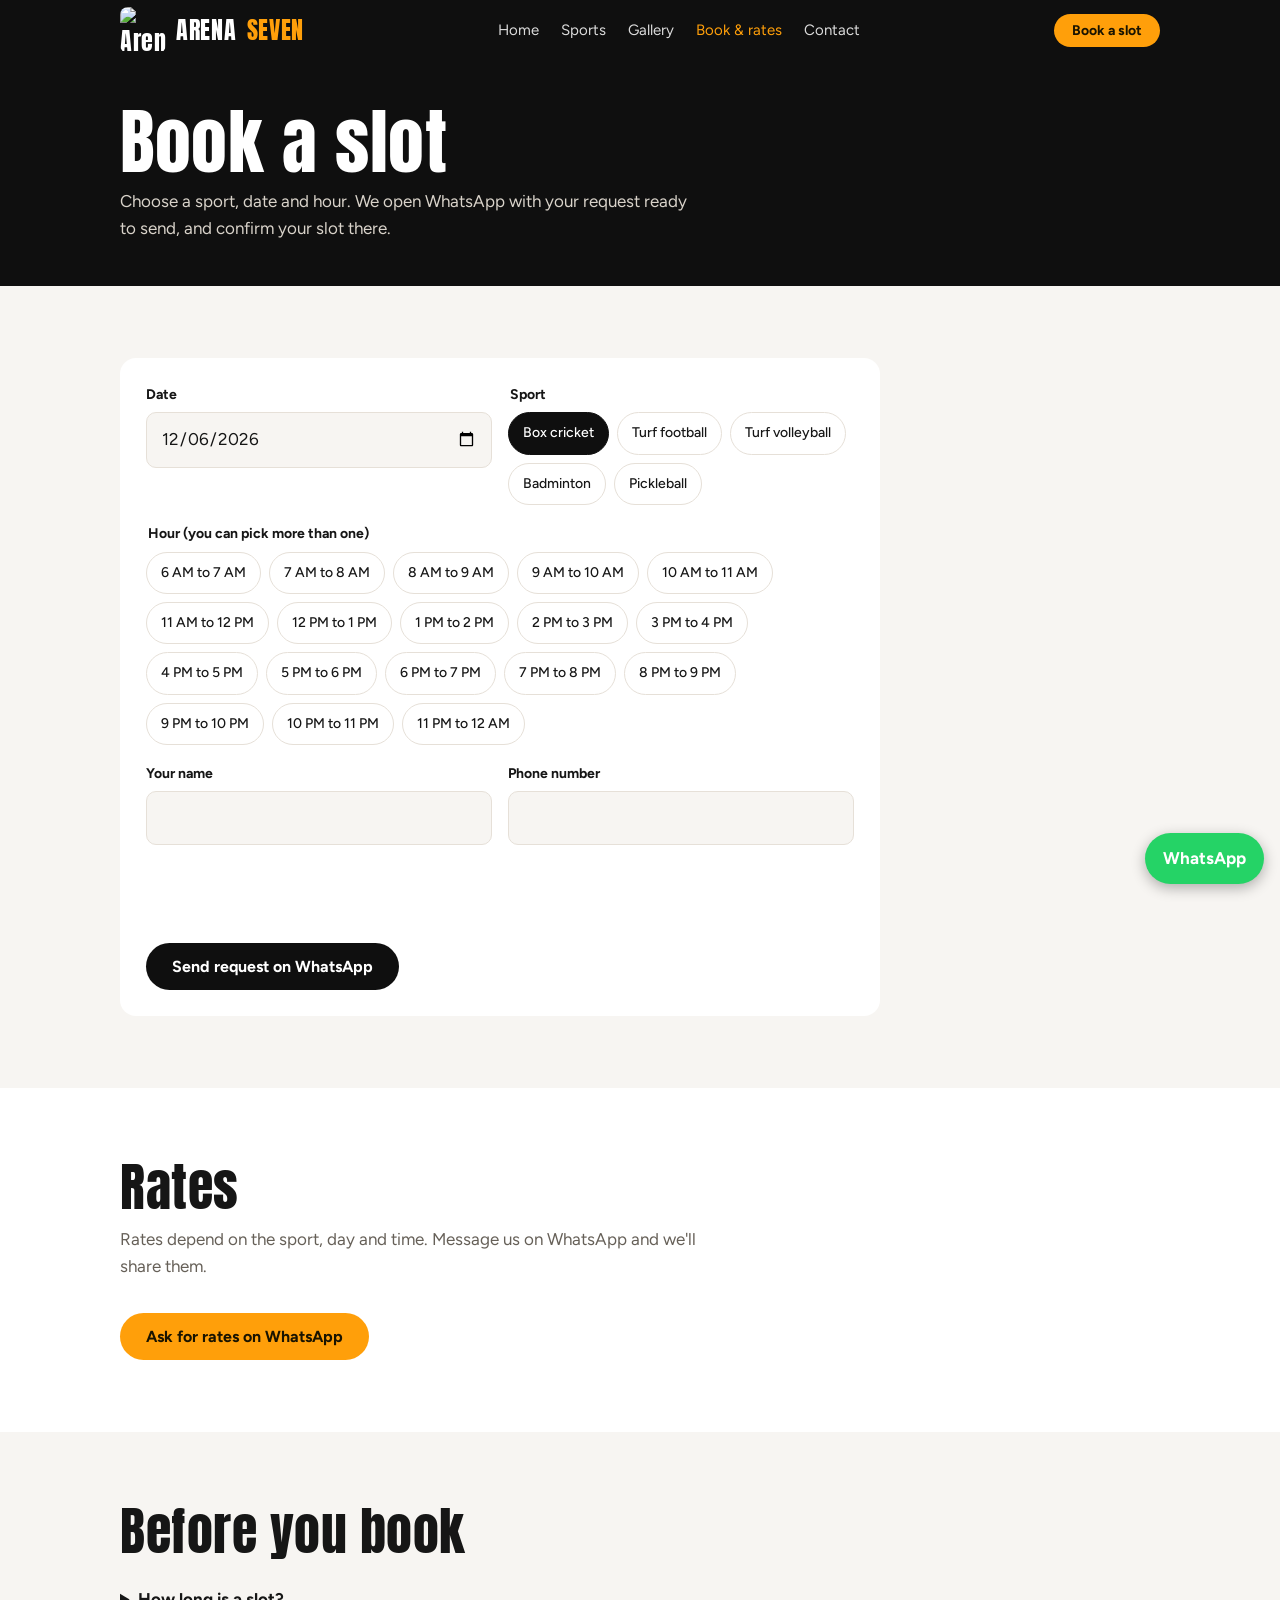
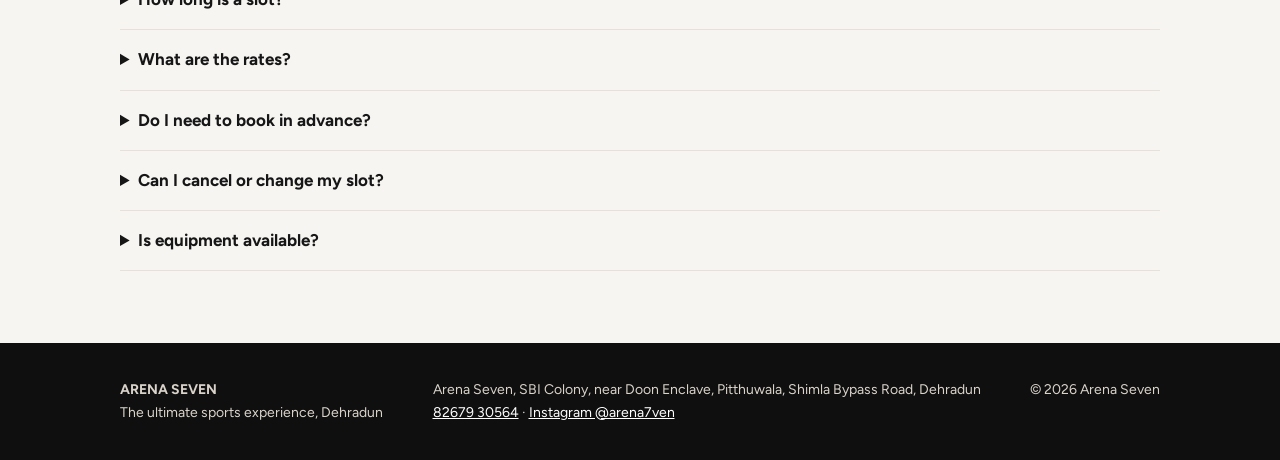
==== book.html @ 24b913d3 "Add files via upload" ====
<!DOCTYPE html>
<html lang="en"><head><meta charset="utf-8">
<meta name="viewport" content="width=device-width, initial-scale=1, viewport-fit=cover">
<title>Book a slot | Arena Seven, Dehradun</title><meta name="description" content="Book box cricket, turf football, volleyball, badminton or pickleball at Arena Seven, Dehradun, via WhatsApp.">
<meta property="og:title" content="Book a slot | Arena Seven, Dehradun"><meta property="og:description" content="Book box cricket, turf football, volleyball, badminton or pickleball at Arena Seven, Dehradun, via WhatsApp."><meta property="og:type" content="website"><meta property="og:locale" content="en_IN">
<meta name="theme-color" content="#0F0F0F"><link rel="icon" href="assets/favicon.png">
<link rel="preconnect" href="https://fonts.googleapis.com"><link rel="preconnect" href="https://fonts.gstatic.com" crossorigin>
<link href="https://fonts.googleapis.com/css2?family=Anton&family=Figtree:wght@400;500;700&display=swap" rel="stylesheet">
<link rel="stylesheet" href="style.css"></head>
<body>
<nav><div class="wrap"><a class="logo" href="index.html"><img src="assets/logo.webp" alt="Arena Seven logo">ARENA <b>SEVEN</b></a>
<ul><li><a href="index.html">Home</a></li><li><a href="sports.html">Sports</a></li><li><a href="gallery.html">Gallery</a></li><li><a href="book.html" class=on>Book & rates</a></li><li><a href="contact.html">Contact</a></li></ul><a class="btn" href="book.html">Book a slot</a></div></nav>
<header class="phead"><div class="wrap"><h1>Book a slot</h1><p>Choose a sport, date and hour. We open WhatsApp with your request ready to send, and confirm your slot there.</p></div></header><section><div class="wrap"><form id="bf" novalidate>
<div class="row"><div><label for="d">Date</label><input type="date" id="d" required></div>
<fieldset><legend>Sport</legend><div class="chips"><input type="radio" name="g" id="g1" value="Box cricket" checked><label for="g1">Box cricket</label><input type="radio" name="g" id="g2" value="Turf football, 5 a side"><label for="g2">Turf football</label><input type="radio" name="g" id="g3" value="Turf volleyball"><label for="g3">Turf volleyball</label><input type="radio" name="g" id="g4" value="Badminton"><label for="g4">Badminton</label><input type="radio" name="g" id="g5" value="Pickleball"><label for="g5">Pickleball</label></div></fieldset></div>
<fieldset><legend>Hour (you can pick more than one)</legend><div class="chips" id="slots"></div></fieldset>
<div class="row"><div><label for="n">Your name</label><input type="text" id="n" autocomplete="name" required></div>
<div><label for="p">Phone number</label><input type="tel" id="p" autocomplete="tel" inputmode="tel" required></div></div>
<div class="sum" id="sum" aria-live="polite"></div><div class="err" id="err" role="alert"></div>
<button class="btn" type="submit" style="background:var(--pitch);color:#fff;justify-self:start">Send request on WhatsApp</button></form></div></section>
<section style="background:var(--card)"><div class="wrap"><h2>Rates</h2><p class="lead">Rates depend on the sport, day and time. Message us on WhatsApp and we'll share them.</p>
<a class="btn" target="_blank" rel="noopener" href="https://wa.me/918267930564?text=Hi%20Arena%20Seven%2C%20could%20you%20share%20your%20rates%3F">Ask for rates on WhatsApp</a></div></section>
<section><div class="wrap"><h2>Before you book</h2><details><summary>How long is a slot?</summary><p>One hour. Book back-to-back hours for longer games.</p></details><details><summary>What are the rates?</summary><p>Rates depend on the sport and time. Message us on WhatsApp and we'll share them.</p></details><details><summary>Do I need to book in advance?</summary><p>Yes, evenings and weekends fill up first. Send your request a day ahead when you can.</p></details><details><summary>Can I cancel or change my slot?</summary><p>Message us on WhatsApp as early as possible and we'll help you reschedule.</p></details><details><summary>Is equipment available?</summary><p>Ask us when booking about balls, bats, rackets and other gear.</p></details></div></section>
<footer><div class="wrap"><div><strong>ARENA SEVEN</strong><br>The ultimate sports experience, Dehradun</div>
<div>Arena Seven, SBI Colony, near Doon Enclave, Pitthuwala, Shimla Bypass Road, Dehradun<br><a href="tel:+918267930564">82679 30564</a> &middot; <a href="https://www.instagram.com/arena7ven" target="_blank" rel="noopener">Instagram @arena7ven</a></div>
<div>&copy; <span id="yr"></span> Arena Seven</div></div></footer>
<a class="wa" target="_blank" rel="noopener" href="https://wa.me/918267930564?text=Hi%20Arena%20Seven%2C%20I%27d%20like%20to%20know%20about%20booking%20a%20slot.">WhatsApp</a>
<script src="script.js"></script></body></html>
---- style.css ----
:root{--pitch:#0F0F0F;--pitch2:#1E1E1E;--chalk:#F7F5F2;--line:#E6E0D8;--flood:#FF9F0A;--ink:#161616;--mute:#666058;
--bg:var(--chalk);--card:#fff;--fg:var(--ink);
box-sizing:border-box;padding-top:env(safe-area-inset-top,0px);padding-bottom:env(safe-area-inset-bottom,0px)}
@media(prefers-color-scheme:dark){:root:not([data-theme="light"]){--bg:#0C0C0C;--card:#161616;--fg:#F1EDE6;--line:#2A2A2A;--mute:#A39C90}}
:root[data-theme="dark"]{--bg:#0C0C0C;--card:#161616;--fg:#F1EDE6;--line:#2A2A2A;--mute:#A39C90}
html{scroll-behavior:smooth;scroll-padding-top:70px}
*{box-sizing:border-box}
body{margin:0;background:var(--bg);color:var(--fg);font:400 17px/1.6 Figtree,system-ui,sans-serif}
h1,h2,h3{font-family:Anton,Impact,sans-serif;font-weight:400;letter-spacing:.01em;line-height:1.05;margin:0}
a{color:inherit}
.wrap{max-width:1080px;margin:0 auto;padding:0 20px}
section{padding:72px 0}
h2{font-size:clamp(34px,6vw,52px);margin-bottom:12px}
.lead{color:var(--mute);max-width:56ch;margin:0 0 32px}
:focus-visible{outline:3px solid var(--flood);outline-offset:2px}
.btn{display:inline-block;background:var(--flood);color:#1a1400;font-weight:700;padding:14px 26px;border-radius:999px;border:0;text-decoration:none;font:700 16px Figtree,sans-serif;cursor:pointer}
.btn.ghost{background:transparent;color:#fff;border:2px solid rgba(255,255,255,.5)}
nav{position:sticky;top:0;z-index:9;background:var(--pitch);color:#fff}
nav .wrap{display:flex;align-items:center;justify-content:space-between;height:60px}
.logo{display:flex;align-items:center;gap:10px;font:400 24px Anton,sans-serif;text-decoration:none;letter-spacing:.03em}
.logo img{height:46px;width:46px;object-fit:cover;border-radius:8px}
.logo b{color:var(--flood);font-weight:400}
nav ul{display:flex;gap:22px;list-style:none;margin:0;padding:0;font-size:15px}
nav ul a{text-decoration:none;opacity:.85}
nav .btn{padding:8px 18px;font-size:14px}
@media(max-width:720px){nav .wrap{flex-wrap:wrap;height:auto;padding-top:8px;padding-bottom:8px;gap:6px}nav ul{order:3;width:100%;overflow-x:auto;gap:18px;padding-bottom:4px}}
.hero{background:var(--pitch);color:#fff;position:relative;overflow:hidden;padding:64px 0 80px}
.hero video{position:absolute;inset:0;width:100%;height:100%;object-fit:cover;opacity:.35}
.heroLogo{position:absolute;right:max(20px,calc(50% - 520px));top:50%;transform:translateY(-50%);width:min(400px,44vw);border-radius:24px}@media(max-width:720px){.heroLogo{opacity:.2;width:80vw;right:-10vw}}
.hero .wrap{position:relative}
.hero h1{font-size:clamp(56px,13vw,132px);text-transform:uppercase}
.hero h1 span{color:var(--flood)}
.hero p{max-width:44ch;font-size:19px;opacity:.9;margin:18px 0 28px}
.hero .cta{display:flex;gap:12px;flex-wrap:wrap}
.facts{display:flex;gap:28px;flex-wrap:wrap;margin-top:40px;font-size:15px;opacity:.85}
.facts div{border-left:3px solid var(--flood);padding-left:12px}
.grid{display:grid;gap:18px;grid-template-columns:repeat(auto-fit,minmax(250px,1fr))}
.card{background:var(--card);border:1px solid var(--line);border-radius:14px;padding:24px}
.card h3{font-size:26px;margin-bottom:8px}
.card p{margin:0;color:var(--mute)}
.card.big{background:var(--pitch);color:#fff;border:0}.card.big p{color:#d9d3ca}
.price{font:400 44px Anton,sans-serif;color:var(--flood)}
.price small{font:400 14px Figtree;color:#d9d3ca}
.gal{display:grid;gap:12px;grid-template-columns:repeat(auto-fit,minmax(220px,1fr))}
.tile{aspect-ratio:4/3;border-radius:12px;overflow:hidden;background:repeating-linear-gradient(90deg,var(--pitch) 0 44px,var(--pitch2) 44px 88px);display:grid;place-items:center;color:#d9d3ca;font-size:14px;text-align:center}
.tile img,.tile video{width:100%;height:100%;object-fit:cover}
.book{background:var(--pitch);color:#fff}
.book .lead{color:#d9d3ca}
form{display:grid;gap:18px;background:var(--card);color:var(--fg);padding:26px;border-radius:16px;max-width:760px}
label,legend{font-weight:700;font-size:14px;display:block;margin-bottom:6px}
fieldset{border:0;padding:0;margin:0}
input[type=date],input[type=text],input[type=tel]{width:100%;padding:12px 14px;border:1px solid var(--line);border-radius:10px;font:inherit;background:var(--bg);color:var(--fg)}
.row{display:grid;gap:16px;grid-template-columns:repeat(auto-fit,minmax(200px,1fr))}
.chips{display:flex;flex-wrap:wrap;gap:8px}
.chips input{position:absolute;opacity:0}
.chips label{margin:0;padding:9px 14px;border:1px solid var(--line);border-radius:999px;cursor:pointer;font-weight:500;font-size:14px}
.chips input:checked+label{background:var(--pitch);color:#fff;border-color:var(--pitch)}
.chips input:focus-visible+label{outline:3px solid var(--flood)}
.chips input:disabled+label{opacity:.35;text-decoration:line-through;cursor:not-allowed}
.sum{font-weight:700;min-height:1.6em}
.err{color:#b3261e;font-size:14px;min-height:1.2em}
details{border-bottom:1px solid var(--line);padding:16px 0}
summary{cursor:pointer;font-weight:700}
details p{margin:10px 0 0;color:var(--mute)}
.map{border:0;width:100%;height:320px;border-radius:14px;background:var(--line)}
footer{background:var(--pitch);color:#d9d3ca;padding:36px 0;font-size:14px}
footer .wrap{display:flex;justify-content:space-between;gap:16px;flex-wrap:wrap}
.wa{position:fixed;right:16px;bottom:calc(16px + env(safe-area-inset-bottom,0px));background:#25D366;color:#fff;font-weight:700;padding:12px 18px;border-radius:999px;text-decoration:none;box-shadow:0 4px 14px rgba(0,0,0,.3);z-index:9}
@media(prefers-reduced-motion:reduce){html{scroll-behavior:auto}}
.phead{background:var(--pitch);color:#fff;padding:44px 0}.phead h1{font-size:clamp(40px,8vw,72px)}.phead p{color:#d9d3ca;max-width:52ch;margin:8px 0 0}
nav ul a.on{color:var(--flood);opacity:1}footer a{color:#fff}.acts{display:flex;gap:12px;flex-wrap:wrap}
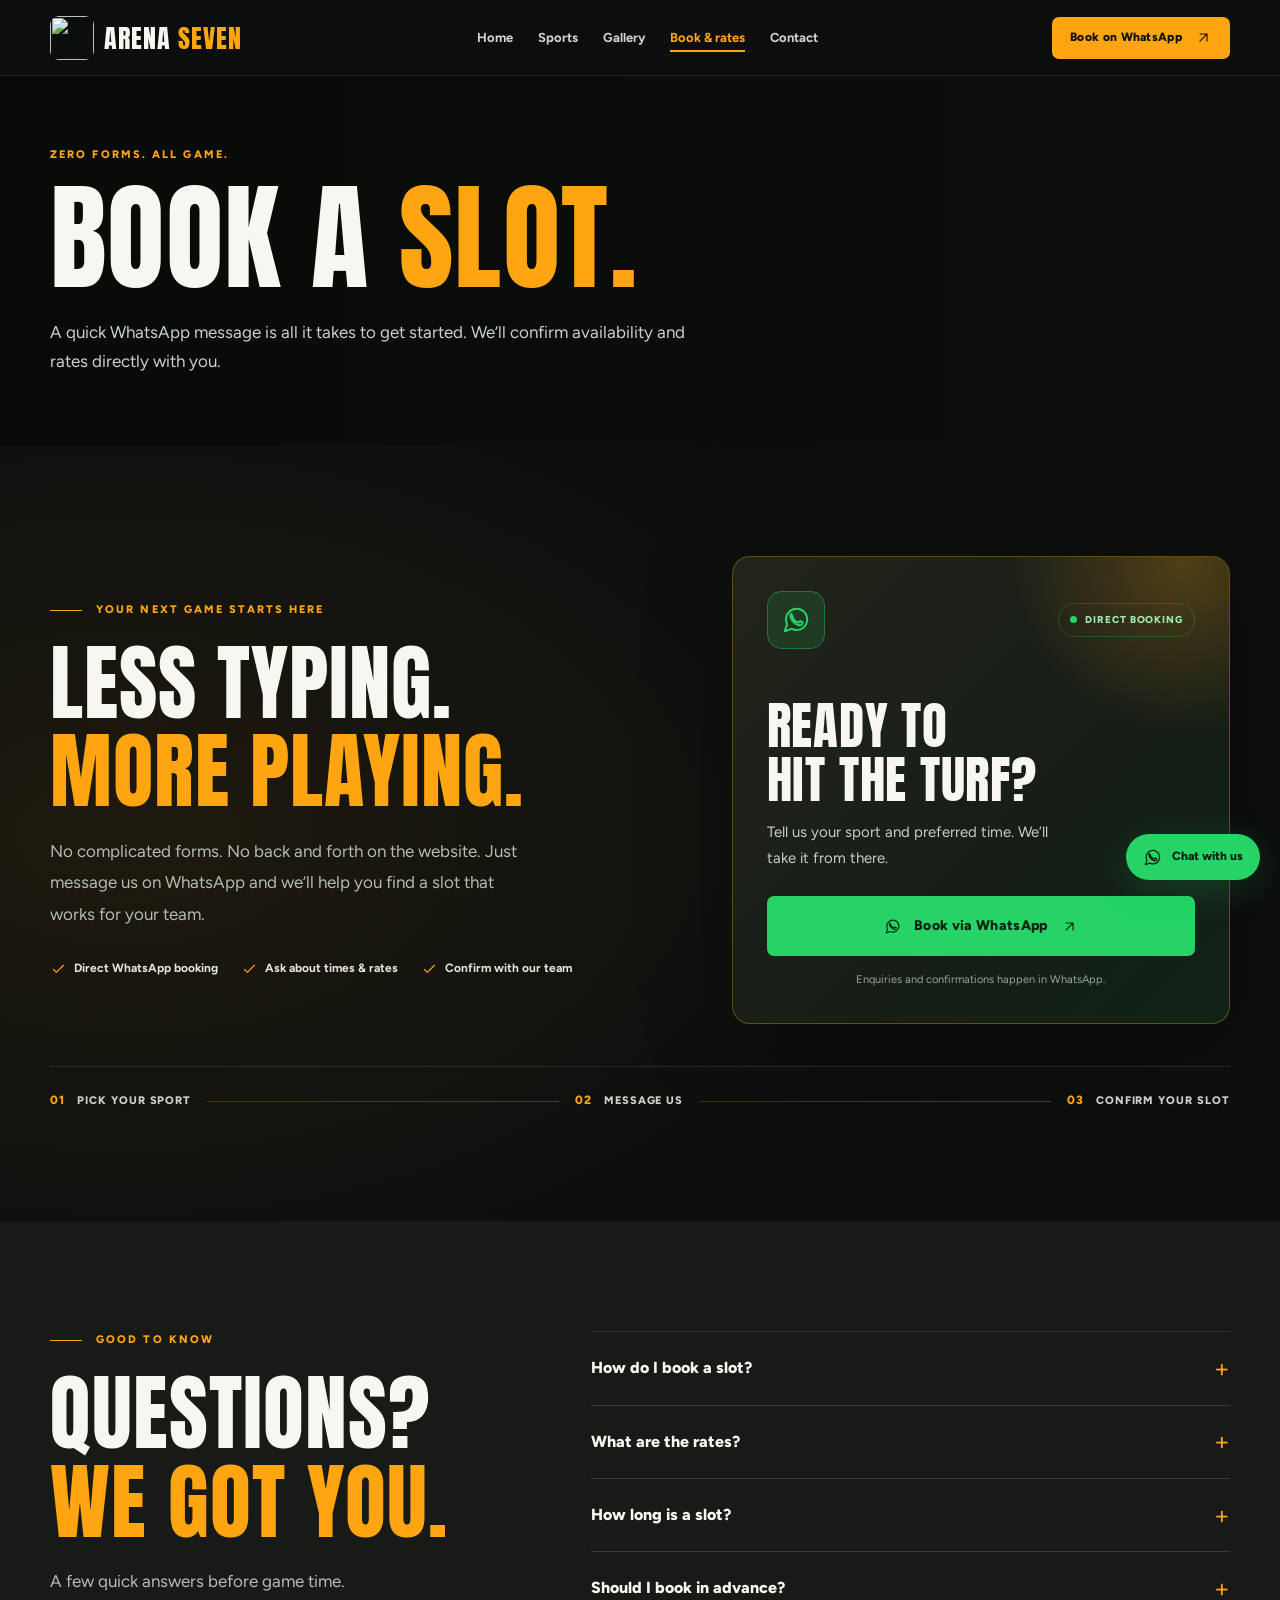
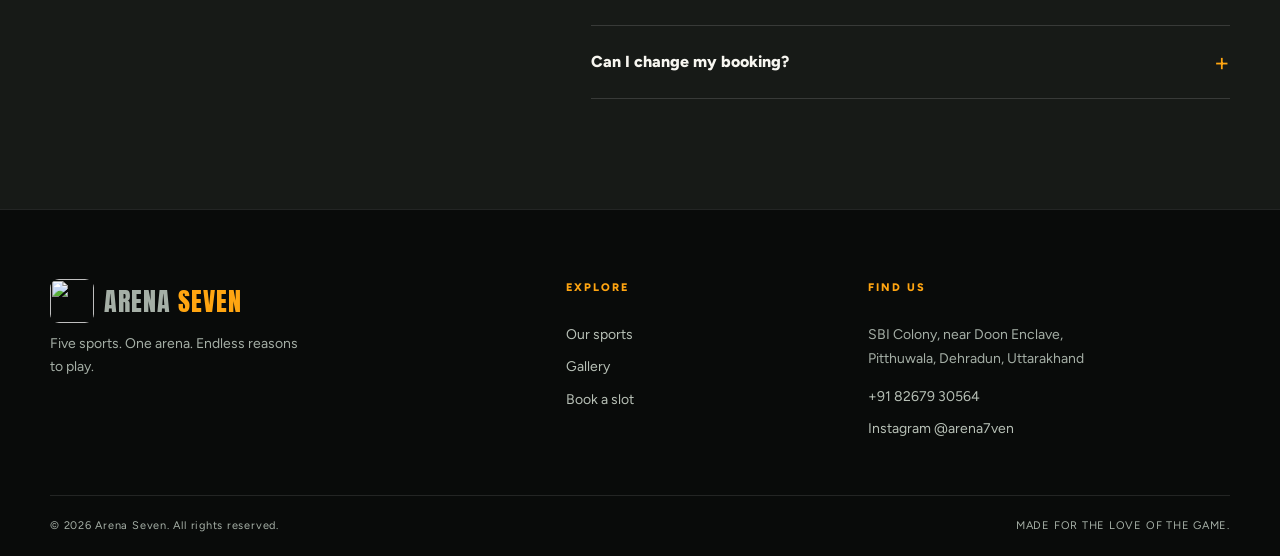
==== commit 5fef240c: "Upload Arena Seven website" ====
--- a/book.html
+++ b/book.html
@@ -1,28 +1,32 @@
-<!DOCTYPE html>
-<html lang="en"><head><meta charset="utf-8">
-<meta name="viewport" content="width=device-width, initial-scale=1, viewport-fit=cover">
-<title>Book a slot | Arena Seven, Dehradun</title><meta name="description" content="Book box cricket, turf football, volleyball, badminton or pickleball at Arena Seven, Dehradun, via WhatsApp.">
-<meta property="og:title" content="Book a slot | Arena Seven, Dehradun"><meta property="og:description" content="Book box cricket, turf football, volleyball, badminton or pickleball at Arena Seven, Dehradun, via WhatsApp."><meta property="og:type" content="website"><meta property="og:locale" content="en_IN">
-<meta name="theme-color" content="#0F0F0F"><link rel="icon" href="assets/favicon.png">
+<!doctype html><html lang="en"><head>
+<meta charset="utf-8"><meta name="viewport" content="width=device-width,initial-scale=1,viewport-fit=cover">
+<title>Book your turf on WhatsApp | Arena Seven, Dehradun</title><meta name="description" content="Book sports at Arena Seven in Dehradun directly on WhatsApp. Ask for current slots and prices for cricket, football, volleyball, badminton and pickleball.">
+<meta name="theme-color" content="#0D0F0E"><link rel="icon" href="assets/favicon.png">
+<meta property="og:title" content="Book your turf on WhatsApp | Arena Seven, Dehradun"><meta property="og:description" content="Book sports at Arena Seven in Dehradun directly on WhatsApp. Ask for current slots and prices for cricket, football, volleyball, badminton and pickleball."><meta property="og:type" content="website"><meta property="og:locale" content="en_IN">
 <link rel="preconnect" href="https://fonts.googleapis.com"><link rel="preconnect" href="https://fonts.gstatic.com" crossorigin>
-<link href="https://fonts.googleapis.com/css2?family=Anton&family=Figtree:wght@400;500;700&display=swap" rel="stylesheet">
-<link rel="stylesheet" href="style.css"></head>
-<body>
-<nav><div class="wrap"><a class="logo" href="index.html"><img src="assets/logo.webp" alt="Arena Seven logo">ARENA <b>SEVEN</b></a>
-<ul><li><a href="index.html">Home</a></li><li><a href="sports.html">Sports</a></li><li><a href="gallery.html">Gallery</a></li><li><a href="book.html" class=on>Book & rates</a></li><li><a href="contact.html">Contact</a></li></ul><a class="btn" href="book.html">Book a slot</a></div></nav>
-<header class="phead"><div class="wrap"><h1>Book a slot</h1><p>Choose a sport, date and hour. We open WhatsApp with your request ready to send, and confirm your slot there.</p></div></header><section><div class="wrap"><form id="bf" novalidate>
-<div class="row"><div><label for="d">Date</label><input type="date" id="d" required></div>
-<fieldset><legend>Sport</legend><div class="chips"><input type="radio" name="g" id="g1" value="Box cricket" checked><label for="g1">Box cricket</label><input type="radio" name="g" id="g2" value="Turf football, 5 a side"><label for="g2">Turf football</label><input type="radio" name="g" id="g3" value="Turf volleyball"><label for="g3">Turf volleyball</label><input type="radio" name="g" id="g4" value="Badminton"><label for="g4">Badminton</label><input type="radio" name="g" id="g5" value="Pickleball"><label for="g5">Pickleball</label></div></fieldset></div>
-<fieldset><legend>Hour (you can pick more than one)</legend><div class="chips" id="slots"></div></fieldset>
-<div class="row"><div><label for="n">Your name</label><input type="text" id="n" autocomplete="name" required></div>
-<div><label for="p">Phone number</label><input type="tel" id="p" autocomplete="tel" inputmode="tel" required></div></div>
-<div class="sum" id="sum" aria-live="polite"></div><div class="err" id="err" role="alert"></div>
-<button class="btn" type="submit" style="background:var(--pitch);color:#fff;justify-self:start">Send request on WhatsApp</button></form></div></section>
-<section style="background:var(--card)"><div class="wrap"><h2>Rates</h2><p class="lead">Rates depend on the sport, day and time. Message us on WhatsApp and we'll share them.</p>
-<a class="btn" target="_blank" rel="noopener" href="https://wa.me/918267930564?text=Hi%20Arena%20Seven%2C%20could%20you%20share%20your%20rates%3F">Ask for rates on WhatsApp</a></div></section>
-<section><div class="wrap"><h2>Before you book</h2><details><summary>How long is a slot?</summary><p>One hour. Book back-to-back hours for longer games.</p></details><details><summary>What are the rates?</summary><p>Rates depend on the sport and time. Message us on WhatsApp and we'll share them.</p></details><details><summary>Do I need to book in advance?</summary><p>Yes, evenings and weekends fill up first. Send your request a day ahead when you can.</p></details><details><summary>Can I cancel or change my slot?</summary><p>Message us on WhatsApp as early as possible and we'll help you reschedule.</p></details><details><summary>Is equipment available?</summary><p>Ask us when booking about balls, bats, rackets and other gear.</p></details></div></section>
-<footer><div class="wrap"><div><strong>ARENA SEVEN</strong><br>The ultimate sports experience, Dehradun</div>
-<div>Arena Seven, SBI Colony, near Doon Enclave, Pitthuwala, Shimla Bypass Road, Dehradun<br><a href="tel:+918267930564">82679 30564</a> &middot; <a href="https://www.instagram.com/arena7ven" target="_blank" rel="noopener">Instagram @arena7ven</a></div>
-<div>&copy; <span id="yr"></span> Arena Seven</div></div></footer>
-<a class="wa" target="_blank" rel="noopener" href="https://wa.me/918267930564?text=Hi%20Arena%20Seven%2C%20I%27d%20like%20to%20know%20about%20booking%20a%20slot.">WhatsApp</a>
-<script src="script.js"></script></body></html>+<link href="https://fonts.googleapis.com/css2?family=Anton&family=Figtree:wght@400;500;600;700;800&display=swap" rel="stylesheet">
+<link rel="stylesheet" href="style.css"></head><body> <div class="scroll-progress" aria-hidden="true"></div>
+<nav class="site-nav" aria-label="Main navigation"><div class="wrap nav-inner">
+<a class="logo" href="index.html" aria-label="Arena Seven home"><img src="assets/logo.webp" alt="" width="44" height="44"> <span>ARENA <b>SEVEN</b></span></a>
+<ul class="nav-links" id="nav-links"><li><a href="index.html" class="" >Home</a></li><li><a href="sports.html" class="" >Sports</a></li><li><a href="gallery.html" class="" >Gallery</a></li><li><a href="book.html" class="on" aria-current="page">Book & rates</a></li><li><a href="contact.html" class="" >Contact</a></li></ul>
+<a class="btn nav-book" href="https://wa.me/918267930564?text=Hi%20Arena%20Seven%21%20I%20would%20like%20to%20enquire%20about%20booking%20a%20slot.%20Please%20share%20availability%20and%20rates." target="_blank" rel="noopener noreferrer">Book on WhatsApp <svg class="icon " viewBox="0 0 24 24" width="22" height="22" fill="none" stroke="currentColor" stroke-width="1.6" stroke-linecap="round" stroke-linejoin="round" aria-hidden="true"><path d="M7 17 17 7M7 7h10v10"/></svg></a>
+<button class="menu-toggle" type="button" aria-label="Open menu" aria-controls="nav-links" aria-expanded="false"><span></span><span></span><span></span></button>
+</div></nav><header class="page-hero"><div class="page-hero-image"></div><div class="wrap page-hero-content"><p class="eyebrow">ZERO FORMS. ALL GAME.</p><h1>BOOK A <span class="accent">SLOT.</span></h1><p>A quick WhatsApp message is all it takes to get started. We’ll confirm availability and rates directly with you.</p></div></header>
+<main><section class="booking-section" id="book"><div class="wrap"><div class="booking-shell reveal">
+<div class="booking-copy"><p class="eyebrow"><span class="eyebrow-line"></span> YOUR NEXT GAME STARTS HERE</p><h2>LESS TYPING.<br><span class="accent">MORE PLAYING.</span></h2><p>No complicated forms. No back and forth on the website. Just message us on WhatsApp and we’ll help you find a slot that works for your team.</p><div class="booking-features"><span><svg class="icon " viewBox="0 0 24 24" width="22" height="22" fill="none" stroke="currentColor" stroke-width="1.6" stroke-linecap="round" stroke-linejoin="round" aria-hidden="true"><path d="m5 12 4 4L19 6"/></svg> Direct WhatsApp booking</span><span><svg class="icon " viewBox="0 0 24 24" width="22" height="22" fill="none" stroke="currentColor" stroke-width="1.6" stroke-linecap="round" stroke-linejoin="round" aria-hidden="true"><path d="m5 12 4 4L19 6"/></svg> Ask about times & rates</span><span><svg class="icon " viewBox="0 0 24 24" width="22" height="22" fill="none" stroke="currentColor" stroke-width="1.6" stroke-linecap="round" stroke-linejoin="round" aria-hidden="true"><path d="m5 12 4 4L19 6"/></svg> Confirm with our team</span></div></div>
+<div class="booking-card"><span class="booking-card-glow" aria-hidden="true"></span><div class="booking-card-top"><div class="message-mark"><svg class="icon " viewBox="0 0 24 24" width="22" height="22" fill="none" stroke="currentColor" stroke-width="1.6" stroke-linecap="round" stroke-linejoin="round" aria-hidden="true"><path d="M21 11.5a8.38 8.38 0 0 1-.9 3.8A8.5 8.5 0 0 1 12.5 20a8.4 8.4 0 0 1-3.8-.9L3 21l1.9-5.7a8.4 8.4 0 0 1-.9-3.8A8.5 8.5 0 0 1 12.5 3H13a8.5 8.5 0 0 1 8 8.5Z"/><path d="M9.2 9.1c.5 2.5 2.3 4.2 4.9 4.9l1.3-1.2 2 1.1-.7 1.6c-.8 1.5-4.3.5-6.6-1.8-2.3-2.3-3.3-5.8-1.8-6.6L9.2 9.1Z"/></svg></div><span class="status-label"><span class="status-dot"></span> DIRECT BOOKING</span></div><h3>READY TO<br>HIT THE TURF?</h3><p>Tell us your sport and preferred time. We’ll take it from there.</p>
+<a class="btn btn-whatsapp" href="https://wa.me/918267930564?text=Hi%20Arena%20Seven%21%20I%20would%20like%20to%20book%20a%20slot.%20Please%20share%20the%20availability%20and%20rates." target="_blank" rel="noopener noreferrer"><svg class="icon " viewBox="0 0 24 24" width="22" height="22" fill="none" stroke="currentColor" stroke-width="1.6" stroke-linecap="round" stroke-linejoin="round" aria-hidden="true"><path d="M21 11.5a8.38 8.38 0 0 1-.9 3.8A8.5 8.5 0 0 1 12.5 20a8.4 8.4 0 0 1-3.8-.9L3 21l1.9-5.7a8.4 8.4 0 0 1-.9-3.8A8.5 8.5 0 0 1 12.5 3H13a8.5 8.5 0 0 1 8 8.5Z"/><path d="M9.2 9.1c.5 2.5 2.3 4.2 4.9 4.9l1.3-1.2 2 1.1-.7 1.6c-.8 1.5-4.3.5-6.6-1.8-2.3-2.3-3.3-5.8-1.8-6.6L9.2 9.1Z"/></svg> Book via WhatsApp <svg class="icon " viewBox="0 0 24 24" width="22" height="22" fill="none" stroke="currentColor" stroke-width="1.6" stroke-linecap="round" stroke-linejoin="round" aria-hidden="true"><path d="M7 17 17 7M7 7h10v10"/></svg></a>
+<p class="booking-card-note">Enquiries and confirmations happen in WhatsApp.</p></div></div>
+<div class="booking-steps reveal"><span>01 <b>PICK YOUR SPORT</b></span><i></i><span>02 <b>MESSAGE US</b></span><i></i><span>03 <b>CONFIRM YOUR SLOT</b></span></div>
+</div></section><section class="faq-section" id="faq"><div class="wrap faq-layout"><div class="reveal"><p class="eyebrow"><span class="eyebrow-line"></span> GOOD TO KNOW</p><h2>QUESTIONS?<br><span class="accent">WE GOT YOU.</span></h2><p class="lead">A few quick answers before game time.</p></div><div class="faqs reveal" style="--delay:80ms">
+<details><summary>How do I book a slot?<span aria-hidden="true">+</span></summary><p>Tap any Book on WhatsApp button and tell us your sport, date and preferred time. Our team will confirm availability in chat.</p></details>
+<details><summary>What are the rates?<span aria-hidden="true">+</span></summary><p>Rates can depend on the sport, day and time. Send us a message on WhatsApp for the current rates.</p></details>
+<details><summary>How long is a slot?<span aria-hidden="true">+</span></summary><p>Slots are typically one hour. Ask us about consecutive hours if you’re planning a longer game.</p></details>
+<details><summary>Should I book in advance?<span aria-hidden="true">+</span></summary><p>Booking in advance is a good idea, especially for evenings and weekends.</p></details>
+<details><summary>Can I change my booking?<span aria-hidden="true">+</span></summary><p>Message us on WhatsApp as early as you can to discuss changes and availability.</p></details>
+</div></div></section></main><footer class="footer" id="footer"><div class="wrap footer-top"><div class="footer-brand"><a class="logo" href="index.html"><img src="assets/logo.webp" alt="" width="46" height="46"><span>ARENA <b>SEVEN</b></span></a><p>Five sports. One arena. Endless reasons to play.</p></div>
+<div><p class="footer-heading">EXPLORE</p><a href="index.html#sports">Our sports</a><a href="index.html#gallery">Gallery</a><a href="book.html">Book a slot</a></div>
+<div><p class="footer-heading">FIND US</p><p>SBI Colony, near Doon Enclave,<br>Pitthuwala, Dehradun, Uttarakhand</p><a href="tel:+918267930564">+91 82679 30564</a><a href="https://www.instagram.com/arena7ven" target="_blank" rel="noopener noreferrer">Instagram @arena7ven</a></div>
+</div><div class="wrap footer-bottom"><span>© <span id="yr">2026</span> Arena Seven. All rights reserved.</span><span>MADE FOR THE LOVE OF THE GAME.</span></div></footer>
+<a class="wa-float" href="https://wa.me/918267930564?text=Hi%20Arena%20Seven%21%20I%20would%20like%20to%20enquire%20about%20booking%20a%20slot." target="_blank" rel="noopener noreferrer" aria-label="Chat with Arena Seven on WhatsApp"><svg class="icon " viewBox="0 0 24 24" width="22" height="22" fill="none" stroke="currentColor" stroke-width="1.6" stroke-linecap="round" stroke-linejoin="round" aria-hidden="true"><path d="M21 11.5a8.38 8.38 0 0 1-.9 3.8A8.5 8.5 0 0 1 12.5 20a8.4 8.4 0 0 1-3.8-.9L3 21l1.9-5.7a8.4 8.4 0 0 1-.9-3.8A8.5 8.5 0 0 1 12.5 3H13a8.5 8.5 0 0 1 8 8.5Z"/><path d="M9.2 9.1c.5 2.5 2.3 4.2 4.9 4.9l1.3-1.2 2 1.1-.7 1.6c-.8 1.5-4.3.5-6.6-1.8-2.3-2.3-3.3-5.8-1.8-6.6L9.2 9.1Z"/></svg><span>Chat with us</span></a>
+<script src="script.js" defer></script></body></html>
--- a/style.css
+++ b/style.css
@@ -1,71 +1,190 @@
-:root{--pitch:#0F0F0F;--pitch2:#1E1E1E;--chalk:#F7F5F2;--line:#E6E0D8;--flood:#FF9F0A;--ink:#161616;--mute:#666058;
---bg:var(--chalk);--card:#fff;--fg:var(--ink);
-box-sizing:border-box;padding-top:env(safe-area-inset-top,0px);padding-bottom:env(safe-area-inset-bottom,0px)}
-@media(prefers-color-scheme:dark){:root:not([data-theme="light"]){--bg:#0C0C0C;--card:#161616;--fg:#F1EDE6;--line:#2A2A2A;--mute:#A39C90}}
-:root[data-theme="dark"]{--bg:#0C0C0C;--card:#161616;--fg:#F1EDE6;--line:#2A2A2A;--mute:#A39C90}
-html{scroll-behavior:smooth;scroll-padding-top:70px}
-*{box-sizing:border-box}
-body{margin:0;background:var(--bg);color:var(--fg);font:400 17px/1.6 Figtree,system-ui,sans-serif}
-h1,h2,h3{font-family:Anton,Impact,sans-serif;font-weight:400;letter-spacing:.01em;line-height:1.05;margin:0}
-a{color:inherit}
-.wrap{max-width:1080px;margin:0 auto;padding:0 20px}
-section{padding:72px 0}
-h2{font-size:clamp(34px,6vw,52px);margin-bottom:12px}
-.lead{color:var(--mute);max-width:56ch;margin:0 0 32px}
-:focus-visible{outline:3px solid var(--flood);outline-offset:2px}
-.btn{display:inline-block;background:var(--flood);color:#1a1400;font-weight:700;padding:14px 26px;border-radius:999px;border:0;text-decoration:none;font:700 16px Figtree,sans-serif;cursor:pointer}
-.btn.ghost{background:transparent;color:#fff;border:2px solid rgba(255,255,255,.5)}
-nav{position:sticky;top:0;z-index:9;background:var(--pitch);color:#fff}
-nav .wrap{display:flex;align-items:center;justify-content:space-between;height:60px}
-.logo{display:flex;align-items:center;gap:10px;font:400 24px Anton,sans-serif;text-decoration:none;letter-spacing:.03em}
-.logo img{height:46px;width:46px;object-fit:cover;border-radius:8px}
-.logo b{color:var(--flood);font-weight:400}
-nav ul{display:flex;gap:22px;list-style:none;margin:0;padding:0;font-size:15px}
-nav ul a{text-decoration:none;opacity:.85}
-nav .btn{padding:8px 18px;font-size:14px}
-@media(max-width:720px){nav .wrap{flex-wrap:wrap;height:auto;padding-top:8px;padding-bottom:8px;gap:6px}nav ul{order:3;width:100%;overflow-x:auto;gap:18px;padding-bottom:4px}}
-.hero{background:var(--pitch);color:#fff;position:relative;overflow:hidden;padding:64px 0 80px}
-.hero video{position:absolute;inset:0;width:100%;height:100%;object-fit:cover;opacity:.35}
-.heroLogo{position:absolute;right:max(20px,calc(50% - 520px));top:50%;transform:translateY(-50%);width:min(400px,44vw);border-radius:24px}@media(max-width:720px){.heroLogo{opacity:.2;width:80vw;right:-10vw}}
-.hero .wrap{position:relative}
-.hero h1{font-size:clamp(56px,13vw,132px);text-transform:uppercase}
-.hero h1 span{color:var(--flood)}
-.hero p{max-width:44ch;font-size:19px;opacity:.9;margin:18px 0 28px}
-.hero .cta{display:flex;gap:12px;flex-wrap:wrap}
-.facts{display:flex;gap:28px;flex-wrap:wrap;margin-top:40px;font-size:15px;opacity:.85}
-.facts div{border-left:3px solid var(--flood);padding-left:12px}
-.grid{display:grid;gap:18px;grid-template-columns:repeat(auto-fit,minmax(250px,1fr))}
-.card{background:var(--card);border:1px solid var(--line);border-radius:14px;padding:24px}
-.card h3{font-size:26px;margin-bottom:8px}
-.card p{margin:0;color:var(--mute)}
-.card.big{background:var(--pitch);color:#fff;border:0}.card.big p{color:#d9d3ca}
-.price{font:400 44px Anton,sans-serif;color:var(--flood)}
-.price small{font:400 14px Figtree;color:#d9d3ca}
-.gal{display:grid;gap:12px;grid-template-columns:repeat(auto-fit,minmax(220px,1fr))}
-.tile{aspect-ratio:4/3;border-radius:12px;overflow:hidden;background:repeating-linear-gradient(90deg,var(--pitch) 0 44px,var(--pitch2) 44px 88px);display:grid;place-items:center;color:#d9d3ca;font-size:14px;text-align:center}
-.tile img,.tile video{width:100%;height:100%;object-fit:cover}
-.book{background:var(--pitch);color:#fff}
-.book .lead{color:#d9d3ca}
-form{display:grid;gap:18px;background:var(--card);color:var(--fg);padding:26px;border-radius:16px;max-width:760px}
-label,legend{font-weight:700;font-size:14px;display:block;margin-bottom:6px}
-fieldset{border:0;padding:0;margin:0}
-input[type=date],input[type=text],input[type=tel]{width:100%;padding:12px 14px;border:1px solid var(--line);border-radius:10px;font:inherit;background:var(--bg);color:var(--fg)}
-.row{display:grid;gap:16px;grid-template-columns:repeat(auto-fit,minmax(200px,1fr))}
-.chips{display:flex;flex-wrap:wrap;gap:8px}
-.chips input{position:absolute;opacity:0}
-.chips label{margin:0;padding:9px 14px;border:1px solid var(--line);border-radius:999px;cursor:pointer;font-weight:500;font-size:14px}
-.chips input:checked+label{background:var(--pitch);color:#fff;border-color:var(--pitch)}
-.chips input:focus-visible+label{outline:3px solid var(--flood)}
-.chips input:disabled+label{opacity:.35;text-decoration:line-through;cursor:not-allowed}
-.sum{font-weight:700;min-height:1.6em}
-.err{color:#b3261e;font-size:14px;min-height:1.2em}
-details{border-bottom:1px solid var(--line);padding:16px 0}
-summary{cursor:pointer;font-weight:700}
-details p{margin:10px 0 0;color:var(--mute)}
-.map{border:0;width:100%;height:320px;border-radius:14px;background:var(--line)}
-footer{background:var(--pitch);color:#d9d3ca;padding:36px 0;font-size:14px}
-footer .wrap{display:flex;justify-content:space-between;gap:16px;flex-wrap:wrap}
-.wa{position:fixed;right:16px;bottom:calc(16px + env(safe-area-inset-bottom,0px));background:#25D366;color:#fff;font-weight:700;padding:12px 18px;border-radius:999px;text-decoration:none;box-shadow:0 4px 14px rgba(0,0,0,.3);z-index:9}
-@media(prefers-reduced-motion:reduce){html{scroll-behavior:auto}}
-.phead{background:var(--pitch);color:#fff;padding:44px 0}.phead h1{font-size:clamp(40px,8vw,72px)}.phead p{color:#d9d3ca;max-width:52ch;margin:8px 0 0}
-nav ul a.on{color:var(--flood);opacity:1}footer a{color:#fff}.acts{display:flex;gap:12px;flex-wrap:wrap}+/* Arena Seven — performance-conscious motion design, no external animation library */
+:root{
+  --bg:#0d0f0e;--surface:#151817;--surface2:#1c201e;--line:rgba(255,255,255,.105);
+  --text:#f7f6f0;--muted:#b7bdb5;--soft:#858e86;--accent:#ffa511;--accent-light:#ffbf50;
+  --green:#25d366;--display:'Anton',Impact,'Arial Narrow',sans-serif;
+  --body:'Figtree',system-ui,-apple-system,'Segoe UI',sans-serif;
+  --ease:cubic-bezier(.2,.8,.2,1);color-scheme:dark;
+}
+*,*::before,*::after{box-sizing:border-box}
+html{scroll-behavior:smooth;scroll-padding-top:92px}
+body{margin:0;background:var(--bg);color:var(--text);font:400 16px/1.65 var(--body);overflow-x:hidden}
+body.lightbox-open{overflow:hidden}
+@media(hover:hover) and (pointer:fine){body.custom-cursor-active,body.custom-cursor-active a,body.custom-cursor-active button{cursor:none}.custom-cursor{position:fixed;z-index:200;top:0;left:0;width:0;height:0;pointer-events:none;opacity:0;transition:opacity .25s}.custom-cursor.is-visible{opacity:1}.cursor-dot{position:absolute;top:-3px;left:-3px;width:6px;height:6px;border-radius:50%;background:var(--accent);box-shadow:0 0 12px rgba(255,165,17,.75)}.cursor-ring{position:absolute;top:-19px;left:-19px;width:38px;height:38px;border:1px solid rgba(255,165,17,.75);border-radius:50%;display:grid;place-items:center;transition:width .3s var(--ease),height .3s var(--ease),top .3s var(--ease),left .3s var(--ease),background-color .3s,box-shadow .3s,border-color .3s,transform .18s var(--ease);will-change:transform}.cursor-label{font:800 9px/1 var(--body);letter-spacing:.08em;color:#151711;opacity:0;transform:scale(.6);transition:opacity .2s,transform .3s var(--ease)}.custom-cursor.is-link .cursor-ring{top:-25px;left:-25px;width:50px;height:50px;border-color:rgba(255,165,17,.9)}.custom-cursor.is-play .cursor-ring{top:-31px;left:-31px;width:62px;height:62px;background:var(--accent);border-color:var(--accent);box-shadow:0 0 24px rgba(255,165,17,.25)}.custom-cursor.is-play .cursor-label{opacity:1;transform:scale(1)}.custom-cursor.is-whatsapp .cursor-ring{top:-30px;left:-30px;width:60px;height:60px;background:rgba(255,165,17,.08);border-color:var(--accent);box-shadow:0 0 28px rgba(255,165,17,.3)}}
+a{color:inherit}button{font:inherit}button,a{-webkit-tap-highlight-color:transparent}
+button:focus-visible,a:focus-visible,summary:focus-visible{outline:3px solid var(--accent);outline-offset:4px}
+img{max-width:100%}h1,h2,h3,p{margin-top:0}
+h1,h2,h3{font-family:var(--display);font-weight:400;line-height:1.05;letter-spacing:.012em}
+h2{font-size:clamp(45px,6.7vw,84px);text-transform:uppercase;margin-bottom:0}
+h3{font-size:clamp(27px,3.5vw,40px)}
+.wrap{width:min(100% - 64px,1180px);margin-inline:auto}
+.icon{flex:0 0 auto;vertical-align:middle}
+.accent{color:var(--accent)}
+.eyebrow{display:flex;align-items:center;gap:14px;color:var(--accent);font-size:11px;font-weight:800;letter-spacing:.19em;text-transform:uppercase;margin-bottom:20px}
+.eyebrow-line{display:inline-block;width:32px;height:1px;background:var(--accent)}
+.lead{font-size:17px;line-height:1.8;color:var(--muted);max-width:440px}
+section{padding:110px 0;position:relative}
+.section-heading{display:flex;align-items:end;justify-content:space-between;gap:32px;margin-bottom:46px}
+.section-heading .lead{margin:0 0 8px;max-width:390px}
+.btn{position:relative;isolation:isolate;overflow:hidden;display:inline-flex;align-items:center;justify-content:center;gap:13px;min-height:54px;padding:14px 25px;border:1px solid transparent;border-radius:7px;background:var(--accent);color:#10120f;text-decoration:none;font:800 13px/1.3 var(--body);letter-spacing:.025em;cursor:pointer;white-space:nowrap;transition:transform .28s var(--ease),background-color .25s,box-shadow .28s var(--ease),border-color .28s}
+.magnetic-cta{transform:translate3d(var(--mag-x,0px),var(--mag-y,0px),0)}
+.magnetic-cta:hover{transform:translate3d(var(--mag-x,0px),calc(var(--mag-y,0px) - 3px),0)}
+.btn::before{content:"";position:absolute;z-index:-1;inset:0;transform:translateX(-110%) skewX(-20deg);background:linear-gradient(90deg,transparent,rgba(255,255,255,.3),transparent);transition:transform .7s var(--ease)}
+.btn:hover{transform:translateY(-3px);box-shadow:0 14px 35px rgba(255,165,17,.2);background:var(--accent-light)}
+.btn:hover::before{transform:translateX(110%) skewX(-20deg)}
+.btn .icon{width:17px;height:17px;transition:transform .25s var(--ease)}
+.btn:hover .icon:last-child{transform:translate(2px,-2px)}
+.btn-glass,.btn-outline{background:rgba(255,255,255,.055);border-color:rgba(255,255,255,.27);color:var(--text);backdrop-filter:blur(12px)}
+.btn-glass:hover,.btn-outline:hover{background:rgba(255,255,255,.12);border-color:rgba(255,255,255,.55);box-shadow:none}
+.btn-whatsapp{background:var(--green);color:#092512;min-height:60px}
+.btn-whatsapp:hover{background:#42e17b;box-shadow:0 16px 36px rgba(37,211,102,.2)}
+/* Navigation */
+.scroll-progress{position:fixed;top:0;left:0;width:100%;height:3px;z-index:100;pointer-events:none;transform-origin:left;transform:scaleX(0);background:linear-gradient(90deg,var(--accent),#ffe3a3);will-change:transform}
+.site-nav{position:sticky;top:0;z-index:50;height:76px;background:rgba(13,15,14,.89);border-bottom:1px solid rgba(255,255,255,.075);backdrop-filter:blur(18px);-webkit-backdrop-filter:blur(18px);transition:background .3s,box-shadow .3s}
+.site-nav.is-scrolled{background:rgba(13,15,14,.975);box-shadow:0 8px 26px rgba(0,0,0,.27)}
+.nav-inner{height:100%;display:flex;align-items:center;justify-content:space-between;gap:20px}
+.logo{display:inline-flex;align-items:center;gap:10px;text-decoration:none;font:400 26px/1 var(--display);letter-spacing:.04em;white-space:nowrap}
+.logo img{width:44px;height:44px;object-fit:cover;border-radius:9px}.logo b{color:var(--accent);font-weight:400}
+.nav-links{display:flex;align-items:center;gap:25px;list-style:none;margin:0;padding:0}
+.nav-links a{position:relative;font-size:13px;font-weight:700;text-decoration:none;color:#d0d5ce;transition:color .25s;white-space:nowrap}
+.nav-links a::after{content:"";position:absolute;left:0;right:0;bottom:-7px;height:2px;transform:scaleX(0);transform-origin:left;background:var(--accent);transition:transform .28s var(--ease)}
+.nav-links a:hover,.nav-links a.on{color:var(--accent)}.nav-links a:hover::after,.nav-links a.on::after{transform:scaleX(1)}
+.nav-book{min-height:42px;padding:10px 17px;font-size:12px}.menu-toggle{display:none}
+/* Hero */
+.hero{position:relative;isolation:isolate;min-height:min(850px,calc(100svh - 76px));min-height:max(660px,min(850px,calc(100svh - 76px)));display:flex;align-items:center;overflow:hidden;background:#101310}
+.hero-media,.hero-overlay,.hero-lines{position:absolute;inset:0;pointer-events:none}
+.hero-media{z-index:-3;overflow:hidden;background:#101310}
+.hero-media img{position:relative;z-index:1;display:block;width:100%;height:100%;object-fit:cover;object-position:center top;filter:saturate(.85) contrast(1.05);animation:hero-image-in 1.2s ease-out both}
+.hero-overlay{z-index:-2;background:linear-gradient(90deg,rgba(5,8,7,.95) 0%,rgba(5,8,7,.8) 33%,rgba(5,8,7,.26) 74%,rgba(5,8,7,.22) 100%),linear-gradient(0deg,rgba(8,11,10,.83) 0%,transparent 33%,rgba(8,11,10,.16) 100%)}
+.hero-lines{z-index:-1;opacity:.09;background:repeating-linear-gradient(90deg,transparent 0,transparent calc(25% - 1px),#fff calc(25% - 1px),#fff 25%)}
+.hero-inner{position:relative;padding-top:110px;padding-bottom:112px}
+.hero-content{max-width:880px}.hero-kicker{font-size:12px;font-weight:800;letter-spacing:.15em;color:#e8ece6;display:flex;align-items:center;gap:12px;margin-bottom:23px;animation:rise-in .8s .05s both}
+.kicker-dot{height:8px;width:8px;border-radius:50%;background:var(--accent);box-shadow:0 0 0 5px rgba(255,165,17,.13)}.kicker-separator{color:var(--accent)}
+.hero h1{font-size:clamp(74px,10vw,146px);line-height:.99;letter-spacing:.007em;margin:0;text-transform:uppercase;max-width:1000px}
+.hero-line{display:block;overflow:hidden;padding-bottom:.06em;margin-bottom:-.06em}.hero-line>span{display:inline-block;animation:rise-in 1s .18s both}.hero-line:nth-child(2)>span{animation-delay:.35s}
+.hero-outline{-webkit-text-stroke:2px rgba(255,255,255,.95);color:transparent}
+.hero-description{color:#e1e6dd;font-size:18px;line-height:1.75;max-width:520px;margin:26px 0 28px;animation:rise-in .8s .52s both}
+.hero-actions{display:flex;flex-wrap:wrap;gap:12px;animation:rise-in .8s .63s both}
+.hero-micro{display:flex;flex-wrap:wrap;gap:0;margin-top:57px;color:#ccd1c7;font-weight:800;font-size:11px;letter-spacing:.11em;animation:rise-in .8s .7s both}
+.hero-micro span{display:flex;gap:8px;align-items:center;border-left:2px solid var(--accent);padding:1px 25px 1px 14px;margin-right:10px}.hero-micro b{font-size:15px;color:#fff;letter-spacing:0}
+.hero-side{position:absolute;right:0;top:46%;writing-mode:vertical-rl;letter-spacing:.24em;font-size:11px;font-weight:800;color:#ffffff98}.hero-side span{color:var(--accent);padding:10px 0}
+.hero-scroll{position:absolute;right:24px;bottom:28px;font-weight:800;font-size:10px;letter-spacing:.19em;display:inline-flex;align-items:center;gap:16px;text-decoration:none;color:#f3f3ec}.hero-scroll span{display:grid;place-items:center;border:1px solid #ffffff5c;border-radius:50%;width:34px;height:34px;color:var(--accent);font-size:20px;animation:bob 2.5s ease-in-out infinite}
+/* Moving sports ticker */
+.ticker{background:var(--accent);color:#14160f;overflow:hidden;white-space:nowrap;border-block:1px solid #d28c07;padding:15px 0}.ticker-track{display:flex;align-items:center;gap:28px;width:max-content;animation:ticker-run 36s linear infinite}.ticker-track span{font:400 24px/1 var(--display);letter-spacing:.04em}.ticker-track em{font:400 23px/1 var(--display);font-style:normal;opacity:.55}
+/* Sports cards */
+.sports-section{background:radial-gradient(70% 45% at 95% 0,rgba(255,165,17,.045),transparent 70%),var(--bg)}
+.sports-grid{display:grid;grid-template-columns:repeat(6,minmax(0,1fr));gap:18px}
+.sport-card{--mx:50%;--my:0%;position:relative;isolation:isolate;min-height:335px;grid-column:span 2;border-radius:13px;background:linear-gradient(145deg,#1a1d1b,#131614);border:1px solid rgba(255,255,255,.085);padding:30px;display:flex;flex-direction:column;justify-content:space-between;overflow:hidden;transition:transform .4s var(--ease),border-color .35s,box-shadow .35s}
+.sport-card:nth-child(4),.sport-card:nth-child(5){grid-column:span 3}
+.sport-card::before{content:"";position:absolute;inset:0;z-index:-1;opacity:0;background:radial-gradient(380px circle at var(--mx) var(--my),rgba(255,165,17,.135),transparent 65%);transition:opacity .3s}
+.sport-card::after{content:"";position:absolute;z-index:-1;width:240px;height:240px;border:1px solid rgba(255,165,17,.065);border-radius:50%;right:-90px;top:-110px;box-shadow:0 0 0 35px rgba(255,165,17,.014),0 0 0 70px rgba(255,165,17,.01);transition:transform .5s var(--ease)}
+.sport-card:hover{transform:translateY(-8px);border-color:rgba(255,165,17,.45);box-shadow:0 18px 48px rgba(0,0,0,.32)}.sport-card:hover::before{opacity:1}.sport-card:hover::after{transform:scale(1.2)}
+.sport-card-top{display:flex;justify-content:space-between;align-items:start}
+.sport-icon{width:58px;height:58px;border-radius:14px;border:1px solid rgba(255,165,17,.21);background:rgba(255,165,17,.085);color:var(--accent);display:grid;place-items:center;transition:transform .35s var(--ease),background .35s}.sport-icon .icon{width:31px;height:31px}
+.sport-card:hover .sport-icon{transform:rotate(-7deg) scale(1.08);background:rgba(255,165,17,.16)}
+.sport-number{font-size:12px;letter-spacing:.1em;color:#929c92;font-weight:800}.sport-tagline{color:var(--accent);font-size:10px;font-weight:800;text-transform:uppercase;letter-spacing:.12em;margin:0 0 10px}
+.sport-card h3{text-transform:uppercase;margin:0 0 12px}.sport-desc{font-size:14px;color:#acb5a9;line-height:1.65;margin:0;max-width:390px}
+.sport-link{display:flex;align-items:center;justify-content:space-between;gap:14px;padding-top:19px;border-top:1px solid var(--line);text-decoration:none;font-size:11px;font-weight:800;letter-spacing:.08em;color:#eee;margin-top:24px;transition:color .25s}
+.sport-link span{height:30px;width:30px;border:1px solid rgba(255,255,255,.25);border-radius:50%;display:grid;place-items:center;transition:background .25s,color .25s,transform .25s}
+.sport-link .icon{width:15px;height:15px}.sport-link:hover{color:var(--accent)}.sport-link:hover span{color:#10120f;background:var(--accent);border-color:var(--accent);transform:rotate(45deg)}
+/* Real-photo gallery */
+.gallery-section{background:#171a17;overflow:hidden}.gallery-section::before{content:"07";position:absolute;right:-.06em;top:0;font:400 clamp(170px,26vw,430px)/1 var(--display);color:rgba(255,255,255,.017);pointer-events:none}
+.gallery-head-right a{display:inline-flex;align-items:center;gap:8px;color:var(--accent);font-size:11px;font-weight:800;letter-spacing:.13em;text-decoration:none;transition:gap .25s}.gallery-head-right a:hover{gap:15px}.gallery-head-right a .icon{width:15px;height:15px}
+.gallery-frame{position:relative;max-width:1110px;margin:auto}
+.carousel{position:relative;overflow:hidden;border:1px solid rgba(255,255,255,.12);border-radius:14px;background:#0d0f0e;box-shadow:0 24px 65px rgba(0,0,0,.3)}
+.carousel-viewport{overflow:hidden}.carousel-track{display:flex;transition:transform .75s var(--ease);will-change:transform}
+.carousel-slide{position:relative;flex:0 0 100%;width:100%;aspect-ratio:16/8.7;overflow:hidden;display:block;border:0;padding:0;background:#101312;color:#fff;cursor:zoom-in}
+.carousel-slide img{display:block;width:100%;height:100%;object-fit:cover;object-position:center 57%;transition:transform .8s var(--ease),filter .8s}
+.carousel-slide::after{content:"";position:absolute;inset:0;background:linear-gradient(0deg,rgba(0,0,0,.78),transparent 38%,transparent 70%,rgba(0,0,0,.08));pointer-events:none}
+.carousel-slide:hover img{transform:scale(1.035);filter:saturate(1.12)}
+.slide-label{position:absolute;z-index:1;left:34px;bottom:31px;text-align:left;font:400 clamp(25px,3vw,42px)/1 var(--display);letter-spacing:.02em;text-transform:uppercase;pointer-events:none}
+.slide-label small{display:block;color:var(--accent);font:800 11px/1.2 var(--body);letter-spacing:.15em;margin-bottom:8px}
+.carousel-controls{position:absolute;right:32px;bottom:28px;z-index:2;display:flex;gap:9px}.carousel-prev,.carousel-next{width:48px;height:48px;border:1px solid #ffffff71;border-radius:50%;background:#1118;color:#fff;display:grid;place-items:center;cursor:pointer;transition:background .3s,color .3s,transform .3s}.carousel-prev:hover,.carousel-next:hover{background:var(--accent);border-color:var(--accent);color:#14160f;transform:scale(1.05)}
+.carousel-prev .icon,.carousel-next .icon{width:22px;height:22px}.carousel-prev .icon{transform:rotate(180deg)}
+.carousel-count{position:absolute;z-index:2;top:25px;right:28px;color:#fff;font-weight:800;letter-spacing:.16em;font-size:12px;background:#0b100db5;padding:8px 13px;border-radius:999px}
+.carousel-dots{display:flex;justify-content:center;gap:9px;margin:19px 0 0}.carousel-dots button{padding:0;width:25px;height:5px;border:0;background:#575d55;cursor:pointer;border-radius:99px;transition:width .3s,background .3s}.carousel-dots button[aria-current=true]{background:var(--accent);width:45px}
+/* Lightbox */
+.lightbox{position:fixed;z-index:110;inset:0;background:rgba(4,6,5,.97);display:grid;grid-template-columns:70px minmax(0,1000px) 70px;align-items:center;justify-content:center;gap:15px;padding:30px;opacity:0;visibility:hidden;pointer-events:none;transition:opacity .28s,visibility .28s}
+.lightbox.is-open{opacity:1;visibility:visible;pointer-events:auto}.lightbox figure{margin:0;transform:scale(.965);transition:transform .36s var(--ease)}.lightbox.is-open figure{transform:scale(1)}
+.lightbox figure img{display:block;width:min(100%,1000px);height:min(80vh,760px);object-fit:contain}.lightbox figcaption{text-align:center;font-size:12px;letter-spacing:.12em;color:var(--muted);margin-top:12px}
+.lightbox-close,.lightbox-prev,.lightbox-next{width:56px;height:56px;border:1px solid #ffffff5c;border-radius:50%;background:#202720;color:#fff;cursor:pointer;display:grid;place-items:center}.lightbox-close:hover,.lightbox-prev:hover,.lightbox-next:hover{background:var(--accent);color:#0d0f0e}.lightbox-close{position:absolute;top:22px;right:28px;font-size:26px}
+/* WhatsApp booking instead of form */
+.booking-section{background:radial-gradient(90% 90% at 10% 50%,rgba(255,165,17,.07),transparent 66%),#0d0f0e;overflow:hidden}
+.booking-shell{display:grid;grid-template-columns:1.15fr .9fr;gap:45px;align-items:center}
+.booking-copy h2{font-size:clamp(50px,6.5vw,88px);margin-bottom:22px}.booking-copy>p:not(.eyebrow){color:#b4bcb1;font-size:17px;max-width:490px;line-height:1.85;margin-bottom:29px}
+.booking-features{display:flex;flex-wrap:wrap;gap:14px 23px}.booking-features span{display:inline-flex;align-items:center;gap:7px;font-weight:700;font-size:12px;color:#e0e6d9}.booking-features .icon{width:17px;height:17px;color:var(--accent)}
+.booking-card{position:relative;isolation:isolate;overflow:hidden;border:1px solid rgba(255,165,17,.32);border-radius:18px;background:linear-gradient(135deg,#22241b 0%,#161d17 62%,#102317 100%);box-shadow:0 20px 90px rgba(0,0,0,.25);padding:34px}
+.booking-card-glow{position:absolute;z-index:-1;width:350px;height:350px;right:-130px;top:-170px;border-radius:50%;background:radial-gradient(circle,rgba(255,165,17,.24),transparent 70%);animation:card-glow 9s ease-in-out infinite alternate}
+.booking-card-top{display:flex;justify-content:space-between;align-items:center;gap:12px;margin-bottom:50px}
+.message-mark{display:grid;place-items:center;width:58px;height:58px;border:1px solid rgba(37,211,102,.39);border-radius:15px;background:rgba(37,211,102,.13);color:var(--green)}.message-mark .icon{height:30px;width:30px}
+.status-label{font-size:10px;font-weight:800;letter-spacing:.09em;border:1px solid rgba(37,211,102,.24);border-radius:99px;padding:8px 11px;color:#9ee8b6;display:flex;gap:8px;align-items:center}.status-dot{width:7px;height:7px;border-radius:50%;background:var(--green)}
+.booking-card h3{font-size:clamp(38px,4vw,56px);line-height:1.06;letter-spacing:.015em;margin:0 0 13px}.booking-card>p:not(.booking-card-note){color:#c7cec5;max-width:300px;line-height:1.7;font-size:15px;margin:0 0 25px}
+.booking-card .btn-whatsapp{width:100%;white-space:normal;font-size:14px;padding-inline:13px}.booking-card-note{color:#98a69b;text-align:center;font-size:11px;margin:15px 0 0}
+.booking-steps{display:flex;align-items:center;justify-content:space-between;gap:16px;margin-top:42px;border-top:1px solid rgba(255,255,255,.1);padding-top:24px;color:var(--accent);font-size:12px;font-weight:800;letter-spacing:.08em}
+.booking-steps span{display:flex;align-items:center;gap:12px}.booking-steps b{font-size:11px;font-weight:800;color:#cbd1c8}.booking-steps i{height:1px;background:linear-gradient(90deg,rgba(255,165,17,.2),rgba(255,255,255,.2));flex:1}
+/* FAQ */
+.faq-section{background:#171a17}.faq-layout{display:grid;grid-template-columns:.85fr 1.15fr;gap:68px}
+.faq-layout .lead{margin:20px 0 0}.faqs{border-top:1px solid var(--line)}
+.faqs details{border-bottom:1px solid rgba(255,255,255,.14);padding:0}.faqs summary{position:relative;list-style:none;cursor:pointer;font-weight:800;display:flex;align-items:center;justify-content:space-between;gap:20px;padding:23px 0;font-size:16px;transition:color .25s}.faqs summary::-webkit-details-marker{display:none}
+.faqs summary:hover,.faqs details[open] summary{color:var(--accent)}.faqs summary span{font-size:25px;font-weight:400;line-height:1;transition:transform .3s var(--ease);color:var(--accent)}.faqs details[open] summary span{transform:rotate(45deg)}.faqs details p{font-size:14px;color:#b9c1b7;margin:0;padding:0 30px 24px 0;line-height:1.8}
+/* Visit / map */
+.visit-section{background:#101311}.visit-layout{display:grid;grid-template-columns:.9fr 1fr;gap:72px;align-items:center}
+.visit-layout .lead{margin:20px 0 20px}.visit-meta{display:flex;flex-direction:column;align-items:start;gap:11px;margin-bottom:29px}.visit-meta span{display:inline-flex;gap:9px;align-items:center;color:#d5dad3;font-size:14px}.visit-meta .icon{width:18px;height:18px;color:var(--accent)}
+.action-pair{display:flex;flex-wrap:wrap;gap:12px}.visit-photo{position:relative;overflow:hidden;border-radius:16px;border:1px solid rgba(255,255,255,.14);aspect-ratio:1.1/1;box-shadow:0 20px 50px rgba(0,0,0,.25)}
+.visit-photo img{height:100%;width:100%;object-fit:cover;transition:transform .9s var(--ease)}.visit-photo:hover img{transform:scale(1.05)}
+.visit-photo::after{content:"";position:absolute;inset:50% 0 0;background:linear-gradient(transparent,rgba(0,0,0,.55));pointer-events:none}.visit-photo-label{position:absolute;z-index:1;bottom:24px;left:28px;color:#fff;font:400 27px var(--display);letter-spacing:.035em}
+/* Footer */
+.footer{background:#090b0a;border-top:1px solid var(--line);color:#a5afa6}.footer-top{display:grid;grid-template-columns:1.4fr .75fr 1.1fr;gap:55px;padding-top:69px;padding-bottom:55px}
+.footer-brand p{max-width:260px;margin:17px 0 0;font-size:14px}.footer-heading{font-weight:800;font-size:11px;letter-spacing:.18em;color:var(--accent);margin:0 0 17px}.footer-top>div:not(:first-child){display:flex;flex-direction:column;gap:9px}.footer-top>div>p:not(.footer-heading){font-size:14px;line-height:1.7;margin:0 0 5px}
+.footer-top a:not(.logo){color:#b8c1b7;font-size:14px;text-decoration:none;transition:color .2s}.footer-top a:hover{color:var(--accent)}.footer-bottom{border-top:1px solid var(--line);padding-block:21px;display:flex;justify-content:space-between;gap:16px;font-size:11px;letter-spacing:.07em}
+.wa-float{position:fixed;bottom:max(20px,env(safe-area-inset-bottom));right:20px;z-index:48;display:inline-flex;align-items:center;gap:10px;text-decoration:none;font-size:12px;font-weight:800;color:#0e2013;background:var(--green);border-radius:100px;padding:13px 17px;box-shadow:0 8px 35px rgba(37,211,102,.21),0 4px 20px rgba(0,0,0,.3);transition:transform .25s,box-shadow .25s}.wa-float .icon{width:19px;height:19px}.wa-float:hover{transform:translateY(-5px);box-shadow:0 13px 36px rgba(37,211,102,.35)}
+/* Inner pages */
+.page-hero{position:relative;isolation:isolate;overflow:hidden;background:#121713;min-height:330px;display:flex;align-items:center}.page-hero-image{position:absolute;z-index:-2;inset:0;background:linear-gradient(90deg,rgba(8,10,8,.99),rgba(8,10,8,.62)),url('assets/gallery/players-on-turf.webp') center 60%/cover no-repeat}
+.page-hero-content{padding-block:70px}.page-hero h1{font-size:clamp(60px,9.4vw,118px);margin:0 0 18px}.page-hero .eyebrow{margin-bottom:12px}.page-hero p:last-child{font-size:17px;color:#c9d1c8;max-width:660px;line-height:1.7;margin-bottom:0}
+.inner-sports,.inner-gallery{padding-block:90px}.contact-extra{background:#171a17}.contact-extra-card{display:flex;justify-content:space-between;align-items:end;gap:30px;padding:38px 40px;background:linear-gradient(120deg,#21251f,#18201b);border:1px solid var(--line);border-radius:16px}
+.contact-extra-card h2{font-size:clamp(43px,5vw,66px)}.contact-extra-card p:not(.eyebrow){color:var(--muted);margin:17px 0 0}.external-links{color:var(--muted);font-size:14px;margin:25px 0 0}.external-links a{color:var(--text);text-underline-offset:3px}.external-links a:hover{color:var(--accent)}
+/* Entrance and hover motion: visibility always preserved without JS */
+.can-animate .reveal{opacity:0;transform:translateY(35px);transition:opacity .75s var(--ease),transform .75s var(--ease);transition-delay:var(--delay,0ms)}
+.can-animate .reveal.is-visible{opacity:1;transform:translateY(0)}
+@keyframes rise-in{from{opacity:0;transform:translateY(30px)}to{opacity:1;transform:translateY(0)}}
+@keyframes hero-image-in{from{opacity:.72}to{opacity:1}}
+@keyframes ticker-run{to{transform:translateX(-50%)}}
+@keyframes bob{0%,100%{transform:translateY(-3px)}50%{transform:translateY(4px)}}
+@keyframes card-glow{from{transform:translate(-20px,-15px);opacity:.65}to{transform:translate(25px,25px);opacity:1}}
+/* Tablet */
+@media(max-width:1050px){.nav-links{gap:16px}.nav-book{font-size:11px;padding-inline:12px}.logo{font-size:23px}.hero h1{font-size:clamp(68px,10vw,118px)}.booking-shell{gap:27px}}
+@media(max-width:880px){
+  .site-nav{height:68px}.nav-inner{position:relative}.logo{font-size:24px}.logo img{width:39px;height:39px}
+  .menu-toggle{display:flex;flex-direction:column;justify-content:center;gap:5px;align-items:center;width:44px;height:44px;border:1px solid #ffffff32;border-radius:8px;background:#ffffff08;color:#fff;cursor:pointer;flex:0 0 auto}
+  .menu-toggle span{height:2px;width:19px;display:block;background:currentColor;border-radius:5px;transition:transform .25s,opacity .25s}.menu-toggle[aria-expanded=true] span:first-child{transform:translateY(7px) rotate(45deg)}.menu-toggle[aria-expanded=true] span:nth-child(2){opacity:0}.menu-toggle[aria-expanded=true] span:last-child{transform:translateY(-7px) rotate(-45deg)}
+  .nav-links{position:absolute;display:flex;flex-direction:column;align-items:stretch;gap:0;left:0;right:0;top:calc(100% + 9px);padding:10px 15px;border:1px solid #ffffff23;border-radius:13px;background:rgba(18,22,19,.985);box-shadow:0 15px 35px #0007;opacity:0;visibility:hidden;transform:translateY(-10px);transition:opacity .2s,transform .2s,visibility .2s}
+  .nav-links.is-open{opacity:1;visibility:visible;transform:translateY(0)}.nav-links a{display:block;padding:14px 8px;font-size:15px}.nav-links a::after{display:none}.nav-links li+li{border-top:1px solid #ffffff16}
+  .nav-book{margin-left:auto}.wrap{width:min(100% - 40px,1180px)}
+  section{padding:80px 0}.hero-inner{padding:100px 0 95px}.hero{min-height:690px}.hero-side{display:none}.hero-scroll{right:8px;bottom:25px}.hero-media img{object-position:52% top}.hero-overlay{background:linear-gradient(90deg,rgba(5,8,7,.91),rgba(5,8,7,.35)),linear-gradient(0deg,#0b110caa,transparent 60%)}
+  .section-heading{align-items:start;flex-direction:column;gap:19px}.section-heading .lead{max-width:680px}.sports-grid{grid-template-columns:repeat(2,minmax(0,1fr))}.sport-card,.sport-card:nth-child(4),.sport-card:nth-child(5){grid-column:span 1;min-height:300px}
+  .sport-card:nth-child(5){grid-column:span 2}.booking-shell{grid-template-columns:1fr 1fr}.booking-card{padding:27px}.booking-copy h2{font-size:clamp(47px,7vw,70px)}.booking-features{display:grid}
+  .faq-layout,.visit-layout{gap:35px}.footer-top{gap:30px}
+}
+@media(max-width:650px){
+  html{scroll-padding-top:75px}.wrap{width:min(100% - 36px,1180px)}.site-nav{height:66px}.nav-book{display:none}.logo{font-size:24px}.menu-toggle{margin-left:auto}
+  .hero{min-height:730px;min-height:max(660px,calc(95svh - 66px))}.hero-inner{padding-top:88px;padding-bottom:118px}.hero-media img{object-position:56% top}.hero-overlay{background:linear-gradient(90deg,rgba(5,8,7,.9),rgba(5,8,7,.51)),linear-gradient(0deg,#090d0bdd,transparent 65%)}
+  .hero-kicker{font-size:9px;letter-spacing:.1em;gap:8px;flex-wrap:wrap;margin-bottom:25px}.hero h1{font-size:clamp(61px,14.2vw,90px);line-height:1.03}.hero-outline{-webkit-text-stroke:1.3px #ffffffdd}
+  .hero-description{font-size:15px;line-height:1.7;margin:23px 0 24px;max-width:385px}.hero-actions{gap:10px}.hero-actions .btn{min-height:50px;padding:13px 15px;font-size:12px}.hero-micro{margin-top:39px;gap:12px}.hero-micro span{font-size:9px;padding-left:9px;padding-right:10px;margin:0;gap:5px;flex-direction:column;align-items:start}.hero-micro b{font-size:12px}.hero-scroll{right:0;bottom:22px;font-size:9px}
+  section{padding:68px 0}h2{font-size:clamp(46px,11vw,62px)}.eyebrow{font-size:10px;margin-bottom:15px}.lead{font-size:15px}.section-heading{margin-bottom:28px}
+  .ticker{padding:12px 0}.ticker-track{gap:19px}.ticker-track span{font-size:19px}
+  .sports-grid{grid-template-columns:1fr;gap:13px}.sport-card,.sport-card:nth-child(5){grid-column:span 1;min-height:280px;padding:23px}.sport-card h3{font-size:31px}.sport-card-top .sport-icon{width:52px;height:52px}.sport-card-top .sport-icon .icon{width:27px;height:27px}.sport-desc{max-width:350px}.sport-link{margin-top:18px}
+  .gallery-section .section-heading{gap:20px}.carousel-slide{aspect-ratio:4/4.7}.carousel-slide img{object-position:center}.slide-label{left:19px;bottom:23px;font-size:25px}.slide-label small{font-size:9px}.carousel-controls{right:14px;bottom:15px;gap:7px}.carousel-prev,.carousel-next{width:35px;height:35px}.carousel-count{top:14px;right:14px;font-size:10px}
+  .booking-shell{grid-template-columns:1fr;gap:30px}.booking-copy h2{font-size:clamp(53px,11.4vw,76px)}.booking-copy>p:not(.eyebrow){font-size:15px;margin-bottom:24px}.booking-features{gap:9px}.booking-card{padding:26px}.booking-card-top{margin-bottom:38px}.booking-card h3{font-size:43px}.booking-steps{margin-top:26px;flex-wrap:wrap;gap:10px}.booking-steps i{display:none}.booking-steps span{font-size:11px;gap:6px}.booking-steps b{font-size:10px}
+  .faq-layout,.visit-layout{grid-template-columns:1fr;gap:25px}.faqs summary{font-size:14px;padding:19px 0}.visit-meta{margin-top:21px}.visit-photo{aspect-ratio:1.14/1}
+  .footer-top{grid-template-columns:1fr 1fr;gap:28px;padding-top:45px;padding-bottom:36px}.footer-brand{grid-column:1/-1}.footer-bottom{flex-direction:column;gap:7px}.wa-float{right:12px;bottom:max(12px,env(safe-area-inset-bottom));padding:13px}.wa-float span{display:none}.wa-float .icon{width:24px;height:24px}
+  .page-hero{min-height:300px}.page-hero-content{padding-block:65px}.page-hero h1{font-size:clamp(57px,12.4vw,80px)}.page-hero p:last-child{font-size:15px}.inner-sports,.inner-gallery{padding-block:66px}
+  .contact-extra-card{flex-direction:column;align-items:start;padding:28px 24px}.contact-extra-card h2{font-size:49px}
+  .lightbox{grid-template-columns:1fr;gap:10px;padding:70px 12px 16px}.lightbox figure{grid-column:1;grid-row:1}.lightbox figure img{max-width:100%;height:70vh;width:100%}.lightbox-prev,.lightbox-next{position:absolute;z-index:1;width:40px;height:40px;top:50%;transform:translateY(-50%)}.lightbox-prev{left:12px}.lightbox-next{right:12px}.lightbox-close{top:17px;right:20px;width:42px;height:42px}
+}
+@media(max-width:375px){.hero h1{font-size:56px}.hero-actions{flex-direction:column;align-items:stretch}.hero-actions .btn{width:100%}.hero-micro{gap:6px}.sport-card{padding:20px}.booking-steps{flex-direction:column;align-items:start}}
+/* Accessibility & energy saving */
+@media(hover:none){.sport-card:hover{transform:none}.sport-card:hover::before{opacity:0}}
+@media(prefers-reduced-motion:reduce){*,*::before,*::after{animation-duration:.01ms!important;animation-iteration-count:1!important;scroll-behavior:auto!important;transition-duration:.01ms!important}.can-animate .reveal{opacity:1!important;transform:none!important}.hero-media img{transform:none!important}.ticker-track{animation:none!important}}
+@media(prefers-reduced-motion:reduce),(hover:none),(pointer:coarse){.custom-cursor{display:none}}
+/* Keep the two-line desktop headline compact and above the fold. */
+@media(min-width:651px){.hero-content{max-width:1100px}.hero h1{font-size:clamp(70px,8.25vw,119px)}.hero-line{white-space:nowrap}}
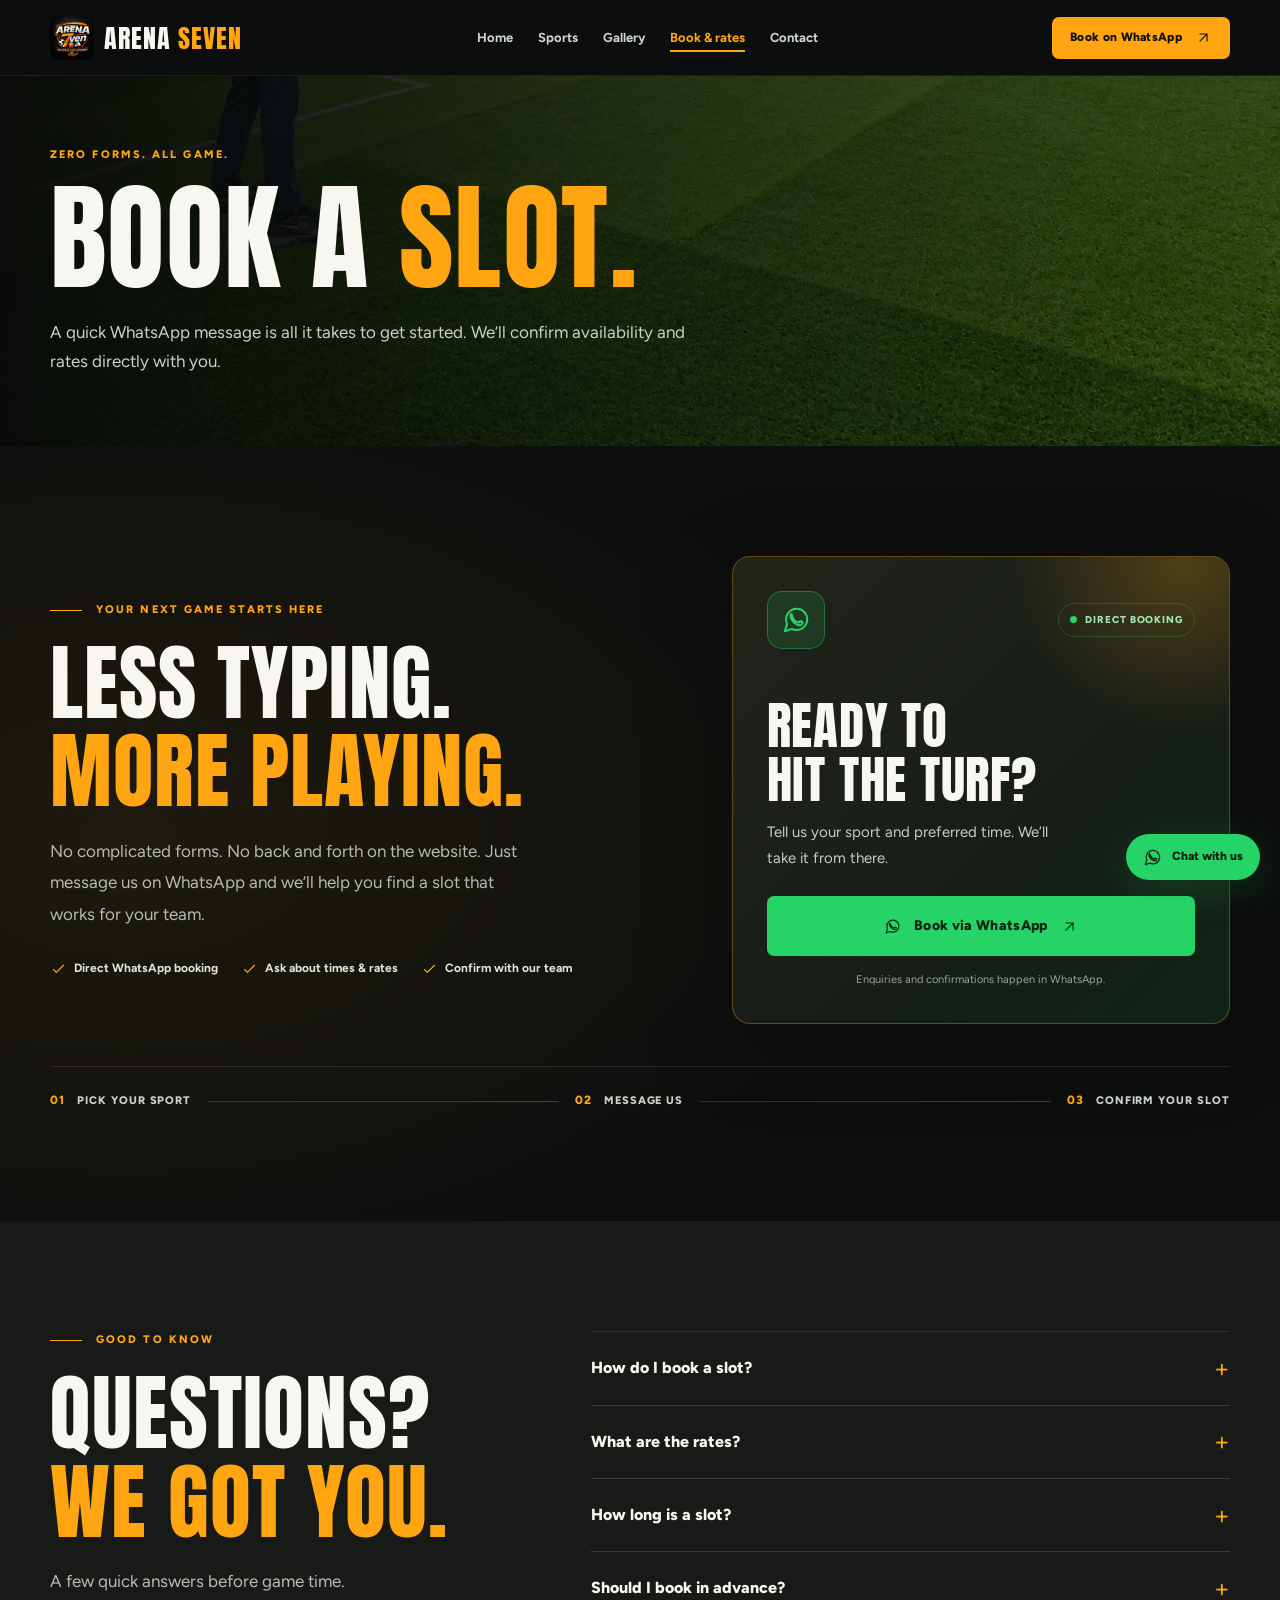
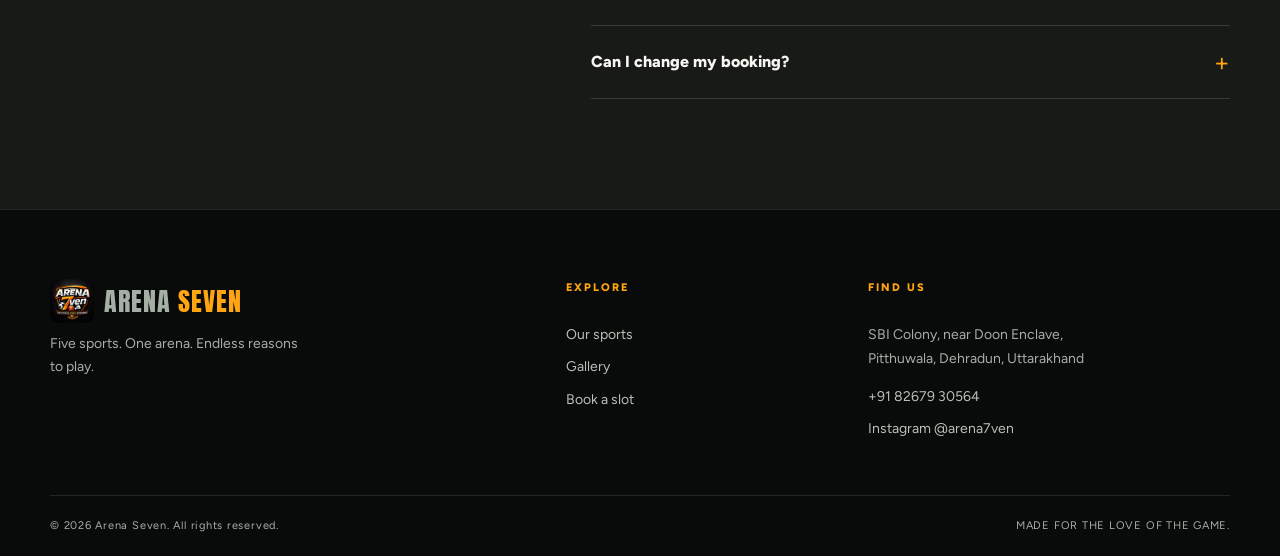
==== commit dc726861: "Polish premium interactions across pages" ====
--- a/book.html
+++ b/book.html
@@ -5,7 +5,7 @@
 <meta property="og:title" content="Book your turf on WhatsApp | Arena Seven, Dehradun"><meta property="og:description" content="Book sports at Arena Seven in Dehradun directly on WhatsApp. Ask for current slots and prices for cricket, football, volleyball, badminton and pickleball."><meta property="og:type" content="website"><meta property="og:locale" content="en_IN">
 <link rel="preconnect" href="https://fonts.googleapis.com"><link rel="preconnect" href="https://fonts.gstatic.com" crossorigin>
 <link href="https://fonts.googleapis.com/css2?family=Anton&family=Figtree:wght@400;500;600;700;800&display=swap" rel="stylesheet">
-<link rel="stylesheet" href="style.css"></head><body> <div class="scroll-progress" aria-hidden="true"></div>
+<link rel="stylesheet" href="style.css"></head><body> <div class="scroll-progress" aria-hidden="true"></div><div class="custom-cursor" aria-hidden="true"><span class="cursor-dot"></span><span class="cursor-ring"><span class="cursor-label"></span></span></div>
 <nav class="site-nav" aria-label="Main navigation"><div class="wrap nav-inner">
 <a class="logo" href="index.html" aria-label="Arena Seven home"><img src="assets/logo.webp" alt="" width="44" height="44"> <span>ARENA <b>SEVEN</b></span></a>
 <ul class="nav-links" id="nav-links"><li><a href="index.html" class="" >Home</a></li><li><a href="sports.html" class="" >Sports</a></li><li><a href="gallery.html" class="" >Gallery</a></li><li><a href="book.html" class="on" aria-current="page">Book & rates</a></li><li><a href="contact.html" class="" >Contact</a></li></ul>
--- a/style.css
+++ b/style.css
@@ -10,7 +10,7 @@
 html{scroll-behavior:smooth;scroll-padding-top:92px}
 body{margin:0;background:var(--bg);color:var(--text);font:400 16px/1.65 var(--body);overflow-x:hidden}
 body.lightbox-open{overflow:hidden}
-@media(hover:hover) and (pointer:fine){body.custom-cursor-active,body.custom-cursor-active a,body.custom-cursor-active button{cursor:none}.custom-cursor{position:fixed;z-index:200;top:0;left:0;width:0;height:0;pointer-events:none;opacity:0;transition:opacity .25s}.custom-cursor.is-visible{opacity:1}.cursor-dot{position:absolute;top:-3px;left:-3px;width:6px;height:6px;border-radius:50%;background:var(--accent);box-shadow:0 0 12px rgba(255,165,17,.75)}.cursor-ring{position:absolute;top:-19px;left:-19px;width:38px;height:38px;border:1px solid rgba(255,165,17,.75);border-radius:50%;display:grid;place-items:center;transition:width .3s var(--ease),height .3s var(--ease),top .3s var(--ease),left .3s var(--ease),background-color .3s,box-shadow .3s,border-color .3s,transform .18s var(--ease);will-change:transform}.cursor-label{font:800 9px/1 var(--body);letter-spacing:.08em;color:#151711;opacity:0;transform:scale(.6);transition:opacity .2s,transform .3s var(--ease)}.custom-cursor.is-link .cursor-ring{top:-25px;left:-25px;width:50px;height:50px;border-color:rgba(255,165,17,.9)}.custom-cursor.is-play .cursor-ring{top:-31px;left:-31px;width:62px;height:62px;background:var(--accent);border-color:var(--accent);box-shadow:0 0 24px rgba(255,165,17,.25)}.custom-cursor.is-play .cursor-label{opacity:1;transform:scale(1)}.custom-cursor.is-whatsapp .cursor-ring{top:-30px;left:-30px;width:60px;height:60px;background:rgba(255,165,17,.08);border-color:var(--accent);box-shadow:0 0 28px rgba(255,165,17,.3)}}
+@media(hover:hover) and (pointer:fine){body.custom-cursor-active,body.custom-cursor-active a,body.custom-cursor-active button{cursor:none}.custom-cursor{position:fixed;z-index:200;top:0;left:0;width:0;height:0;pointer-events:none;opacity:0;transition:opacity .25s}.custom-cursor.is-visible{opacity:1}.cursor-dot{position:absolute;top:-3px;left:-3px;width:6px;height:6px;border-radius:50%;background:var(--accent);box-shadow:0 0 12px rgba(255,165,17,.75)}.cursor-ring{position:absolute;top:-19px;left:-19px;width:38px;height:38px;border:1px solid rgba(255,165,17,.75);border-radius:50%;display:grid;place-items:center;transition:width .3s var(--ease),height .3s var(--ease),top .3s var(--ease),left .3s var(--ease),background-color .3s,box-shadow .3s,border-color .3s,transform .18s var(--ease);will-change:transform}.cursor-label{font:800 9px/1 var(--body);letter-spacing:.08em;color:#151711;opacity:0;transform:scale(.6);transition:opacity .2s,transform .3s var(--ease)}.custom-cursor.is-link .cursor-ring{top:-25px;left:-25px;width:50px;height:50px;border-color:rgba(255,165,17,.9)}.custom-cursor.is-play .cursor-ring,.custom-cursor.is-view .cursor-ring{top:-31px;left:-31px;width:62px;height:62px;background:var(--accent);border-color:var(--accent);box-shadow:0 0 24px rgba(255,165,17,.25)}.custom-cursor.is-play .cursor-label,.custom-cursor.is-view .cursor-label{opacity:1;transform:scale(1)}.custom-cursor.is-whatsapp .cursor-ring{top:-30px;left:-30px;width:60px;height:60px;background:rgba(255,165,17,.08);border-color:var(--accent);box-shadow:0 0 28px rgba(255,165,17,.3)}}
 a{color:inherit}button{font:inherit}button,a{-webkit-tap-highlight-color:transparent}
 button:focus-visible,a:focus-visible,summary:focus-visible{outline:3px solid var(--accent);outline-offset:4px}
 img{max-width:100%}h1,h2,h3,p{margin-top:0}
@@ -28,7 +28,7 @@
 .section-heading .lead{margin:0 0 8px;max-width:390px}
 .btn{position:relative;isolation:isolate;overflow:hidden;display:inline-flex;align-items:center;justify-content:center;gap:13px;min-height:54px;padding:14px 25px;border:1px solid transparent;border-radius:7px;background:var(--accent);color:#10120f;text-decoration:none;font:800 13px/1.3 var(--body);letter-spacing:.025em;cursor:pointer;white-space:nowrap;transition:transform .28s var(--ease),background-color .25s,box-shadow .28s var(--ease),border-color .28s}
 .magnetic-cta{transform:translate3d(var(--mag-x,0px),var(--mag-y,0px),0)}
-.magnetic-cta:hover{transform:translate3d(var(--mag-x,0px),calc(var(--mag-y,0px) - 3px),0)}
+.btn.magnetic-cta:hover{transform:translate3d(var(--mag-x,0px),calc(var(--mag-y,0px) - 3px),0)}
 .btn::before{content:"";position:absolute;z-index:-1;inset:0;transform:translateX(-110%) skewX(-20deg);background:linear-gradient(90deg,transparent,rgba(255,255,255,.3),transparent);transition:transform .7s var(--ease)}
 .btn:hover{transform:translateY(-3px);box-shadow:0 14px 35px rgba(255,165,17,.2);background:var(--accent-light)}
 .btn:hover::before{transform:translateX(110%) skewX(-20deg)}
